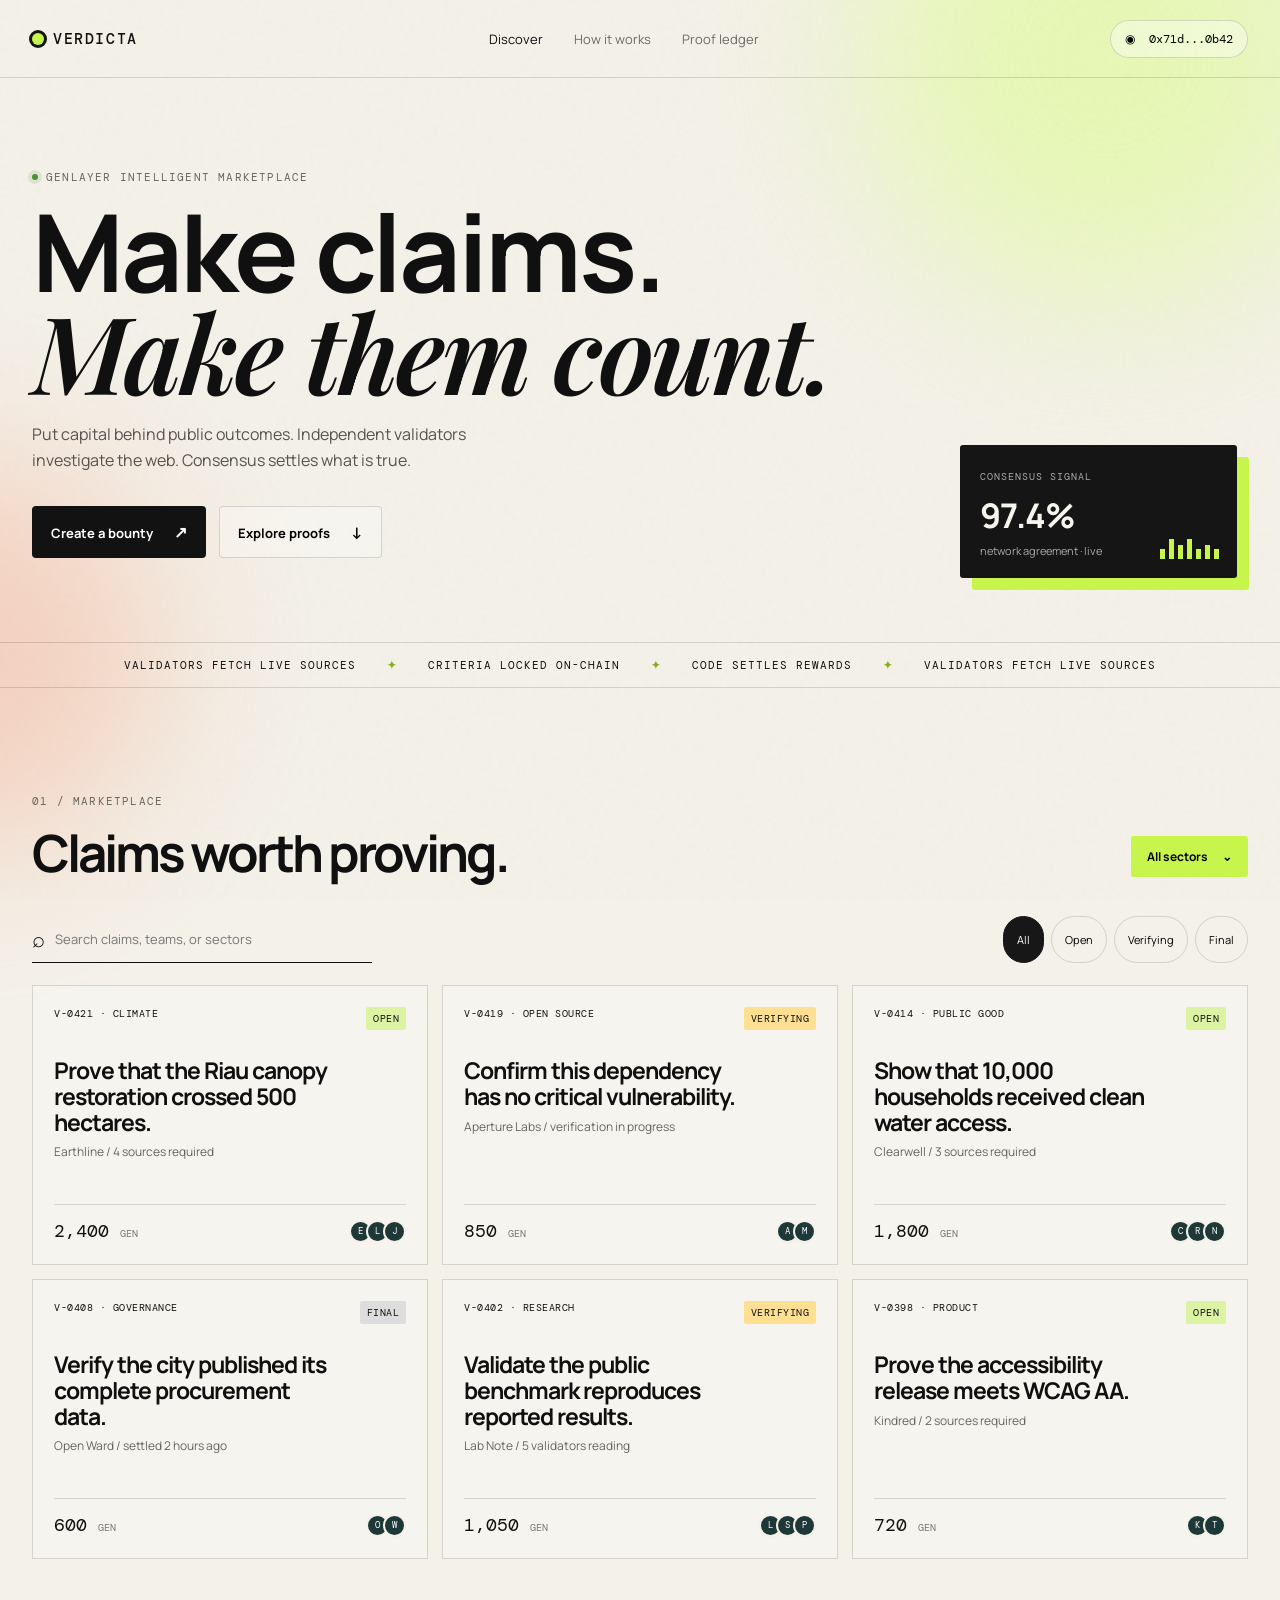
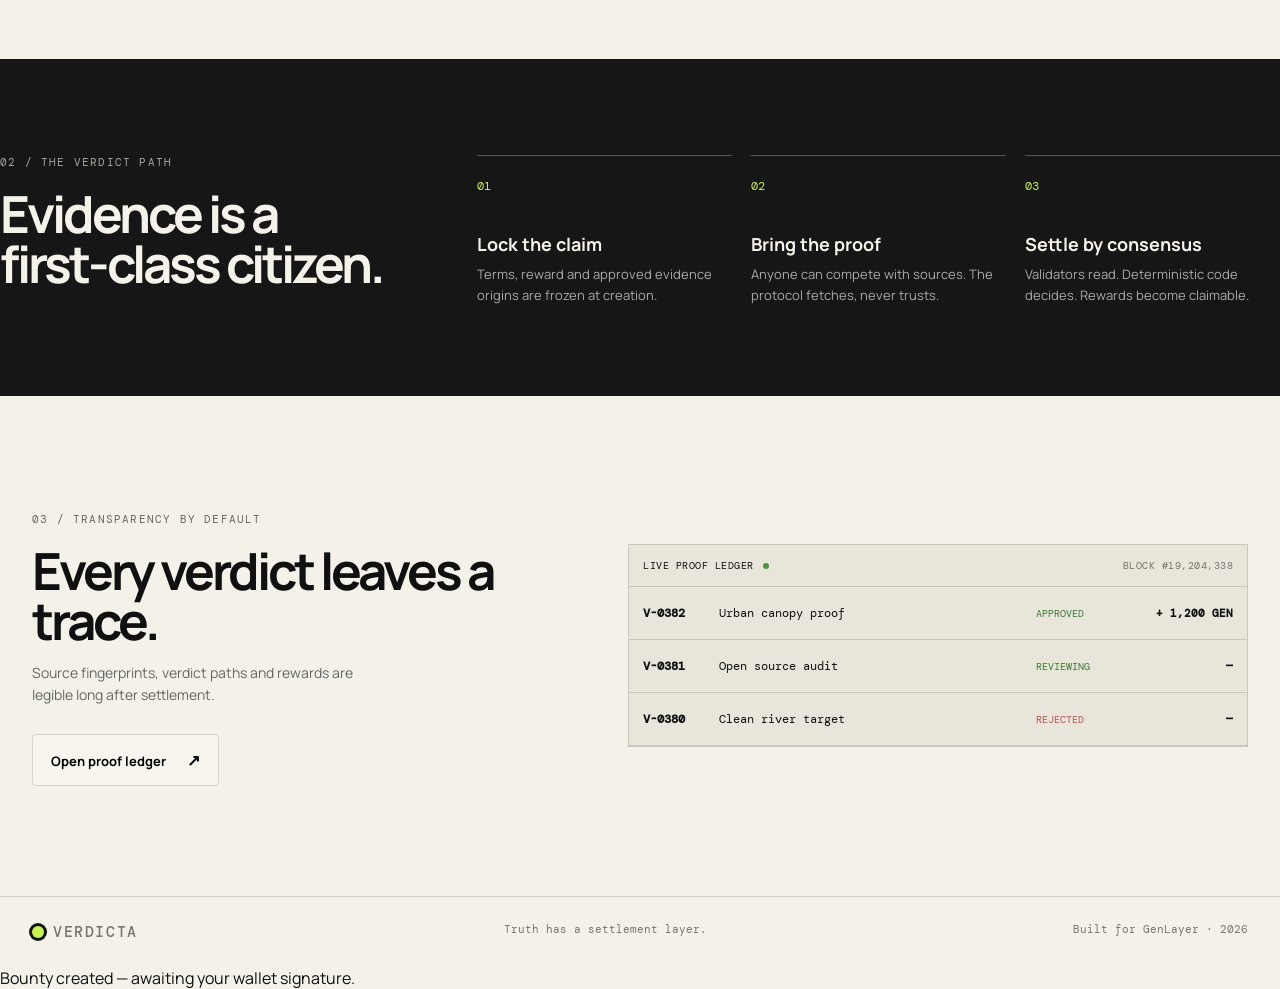
==== web/index.html @ e63de665 "feat: initial Verdicta marketplace prototype" ====
<!doctype html>
<html lang="en">
  <head>
    <meta charset="UTF-8" /><meta name="viewport" content="width=device-width, initial-scale=1.0" />
    <title>Verdicta — Make claims matter</title><link rel="stylesheet" href="styles.css" />
  </head>
  <body>
    <div class="aurora a"></div><div class="aurora b"></div><div class="noise"></div>
    <nav><a class="brand" href="#"><i></i>VERDICTA</a><div class="navlinks"><a class="active" href="#discover">Discover</a><a href="#how">How it works</a><a href="#proof">Proof ledger</a></div><button class="wallet">◉ &nbsp;0x71d...0b42</button></nav>
    <main>
      <section class="hero"><div class="eyebrow"><span></span> GENLAYER INTELLIGENT MARKETPLACE</div><h1>Make claims.<br><em>Make them count.</em></h1><p>Put capital behind public outcomes. Independent validators investigate the web. Consensus settles what is true.</p><div class="hero-actions"><button class="primary" id="openCreate">Create a bounty <b>↗</b></button><button class="ghost" id="scrollDiscover">Explore proofs <b>↓</b></button></div><div class="signal-card"><div><small>CONSENSUS SIGNAL</small><strong>97.4%</strong><span>network agreement · live</span></div><div class="signal-lines"><i></i><i></i><i></i><i></i><i></i><i></i><i></i></div></div></section>
      <section class="ticker"><span>VALIDATORS FETCH LIVE SOURCES</span><b>✦</b><span>CRITERIA LOCKED ON-CHAIN</span><b>✦</b><span>CODE SETTLES REWARDS</span><b>✦</b><span>VALIDATORS FETCH LIVE SOURCES</span></section>
      <section class="market" id="discover"><div class="section-head"><div><span class="index">01 / MARKETPLACE</span><h2>Claims worth proving.</h2></div><button class="filter" id="filterButton">All sectors <span>⌄</span></button></div><div class="market-tools"><div class="search"><span>⌕</span><input id="search" placeholder="Search claims, teams, or sectors" /></div><div class="tabs" id="tabs"><button class="selected" data-filter="all">All</button><button data-filter="open">Open</button><button data-filter="verifying">Verifying</button><button data-filter="final">Final</button></div></div><div class="cards" id="cards"></div></section>
      <section class="process" id="how"><div><span class="index">02 / THE VERDICT PATH</span><h2>Evidence is a<br>first-class citizen.</h2></div><div class="steps"><article><b>01</b><h3>Lock the claim</h3><p>Terms, reward and approved evidence origins are frozen at creation.</p></article><article><b>02</b><h3>Bring the proof</h3><p>Anyone can compete with sources. The protocol fetches, never trusts.</p></article><article><b>03</b><h3>Settle by consensus</h3><p>Validators read. Deterministic code decides. Rewards become claimable.</p></article></div></section>
      <section class="proof" id="proof"><div class="proof-copy"><span class="index">03 / TRANSPARENCY BY DEFAULT</span><h2>Every verdict leaves a trace.</h2><p>Source fingerprints, verdict paths and rewards are legible long after settlement.</p><button class="ghost">Open proof ledger <b>↗</b></button></div><div class="ledger"><div class="ledger-top"><span>LIVE PROOF LEDGER</span><i></i><span>BLOCK #19,204,338</span></div><div class="ledger-row"><b>V-0382</b><span>Urban canopy proof</span><em>APPROVED</em><strong>+ 1,200 GEN</strong></div><div class="ledger-row"><b>V-0381</b><span>Open source audit</span><em>REVIEWING</em><strong>—</strong></div><div class="ledger-row"><b>V-0380</b><span>Clean river target</span><em class="red">REJECTED</em><strong>—</strong></div></div></section>
    </main><footer><a class="brand" href="#"><i></i>VERDICTA</a><span>Truth has a settlement layer.</span><span>Built for GenLayer · 2026</span></footer>
    <dialog id="createDialog"><form method="dialog"><button class="close" value="cancel">×</button><span class="index">NEW BOUNTY</span><h2>What should the internet prove?</h2><label>Claim<input placeholder="e.g. This project restored 500 hectares" autofocus /></label><div class="split"><label>Reward<input placeholder="1,000 GEN" /></label><label>Deadline<input type="date" /></label></div><label>Evidence origins<input placeholder="reports.example.org, data.example.org" /></label><button class="primary" id="createBounty" value="default">Lock terms & create <b>↗</b></button><p class="fine">Terms become immutable when a challenger accepts.</p></form></dialog><div class="toast" id="toast">Bounty created — awaiting your wallet signature.</div><script src="app.js"></script>
  </body>
</html>
---- web/styles.css ----
@import url('https://fonts.googleapis.com/css2?family=DM+Mono:wght@400;500&family=Manrope:wght@400;500;600;700;800&family=Playfair+Display:ital,wght@0,600;0,700;1,600;1,700&display=swap');
:root{--ink:#101010;--paper:#f4f1e9;--lime:#c8f54b;--muted:#787770;--line:rgba(16,16,16,.14)}*{box-sizing:border-box}html{scroll-behavior:smooth}body{margin:0;background:var(--paper);color:var(--ink);font-family:Manrope,Arial,sans-serif;overflow-x:hidden}.noise{position:fixed;inset:0;pointer-events:none;opacity:.28;z-index:-1;background-image:url("data:image/svg+xml,%3Csvg viewBox='0 0 180 180' xmlns='http://www.w3.org/2000/svg'%3E%3Cfilter id='n'%3E%3CfeTurbulence type='fractalNoise' baseFrequency='.9' numOctaves='4' stitchTiles='stitch'/%3E%3C/filter%3E%3Crect width='100%25' height='100%25' filter='url(%23n)' opacity='.12'/%3E%3C/svg%3E")}.aurora{position:absolute;z-index:-2;border-radius:50%;filter:blur(85px);opacity:.48}.a{width:490px;height:490px;background:#d9ff7d;top:-190px;right:-70px}.b{width:390px;height:390px;background:#f5ad8f;top:460px;left:-230px}nav{height:78px;display:flex;align-items:center;justify-content:space-between;max-width:1280px;margin:auto;padding:0 32px;border-bottom:1px solid var(--line)}.brand{font-family:'DM Mono';font-size:15px;letter-spacing:1.6px;font-weight:500;color:inherit;text-decoration:none;display:flex;align-items:center;gap:9px}.brand i{width:12px;height:12px;border-radius:50%;background:var(--lime);box-shadow:0 0 0 3px #151515}.navlinks{display:flex;gap:31px}.navlinks a{font-size:13px;text-decoration:none;color:#6c6b65}.navlinks .active{color:var(--ink)}button{font:inherit;cursor:pointer}.wallet{border:1px solid var(--line);background:rgba(255,255,255,.38);border-radius:99px;padding:10px 14px;font:12px 'DM Mono'}main{max-width:1280px;margin:auto}.hero{min-height:564px;padding:92px 32px 72px;position:relative}.eyebrow,.index{font:11px 'DM Mono';letter-spacing:1.2px;color:#67665e}.eyebrow{display:flex;align-items:center;gap:8px}.eyebrow span{width:6px;height:6px;border-radius:99px;background:#499432;box-shadow:0 0 0 4px rgba(73,148,50,.13)}h1,h2{letter-spacing:-3px;margin:17px 0;font-weight:700}h1{font-size:clamp(54px,8.4vw,110px);line-height:.93;max-width:840px}h1 em{font-family:'Playfair Display';font-weight:600}h2{font-size:clamp(34px,4vw,55px);line-height:.98}.hero p{max-width:465px;line-height:1.65;color:#55534d;font-size:16px}.hero-actions{display:flex;gap:13px;margin-top:32px}.primary{border:0;background:#121212;color:white;padding:15px 19px;border-radius:4px;font-size:13px;font-weight:700;transition:.2s}.primary:hover{transform:translateY(-2px);background:#292929}.primary b,.ghost b{margin-left:18px;font-size:16px}.ghost{border:1px solid var(--line);background:rgba(255,255,255,.25);padding:14px 18px;border-radius:4px;font-size:13px;font-weight:700}.signal-card{position:absolute;right:43px;bottom:64px;width:277px;background:#151515;color:#f6f4ed;padding:18px 20px;border-radius:3px;box-shadow:12px 12px 0 var(--lime)}.signal-card small{font:10px 'DM Mono';letter-spacing:1px;color:#aaa}.signal-card strong{font-size:34px;display:block;letter-spacing:-1px;margin-top:7px}.signal-card span{font-size:11px;color:#aaa}.signal-lines{height:23px;display:flex;align-items:end;gap:4px;position:absolute;right:18px;bottom:19px}.signal-lines i{width:5px;background:var(--lime);height:var(--h,10px)}.signal-lines i:nth-child(2n){height:20px}.signal-lines i:nth-child(3n){height:14px}.ticker{border-top:1px solid var(--line);border-bottom:1px solid var(--line);padding:15px 0;white-space:nowrap;overflow:hidden;display:flex;gap:31px;justify-content:center;font:11px 'DM Mono';letter-spacing:1px}.ticker b{color:#88af1c}.market{padding:100px 32px}.section-head{display:flex;justify-content:space-between;align-items:end}.section-head h2{margin-bottom:0}.filter{border:0;background:var(--lime);padding:12px 16px;border-radius:3px;font-weight:700;font-size:12px}.filter span{margin-left:12px}.market-tools{margin:39px 0 22px;display:flex;justify-content:space-between;gap:22px}.search{border-bottom:1px solid var(--ink);width:340px;padding:8px 0;display:flex;gap:8px}.search span{font-size:22px}.search input{border:0;outline:0;background:transparent;width:100%;font:13px Manrope}.tabs{display:flex;gap:7px}.tabs button{background:transparent;border:1px solid var(--line);border-radius:99px;padding:8px 13px;font-size:11px}.tabs .selected{border-color:#171717;background:#171717;color:white}.cards{display:grid;grid-template-columns:repeat(3,1fr);gap:14px}.card{border:1px solid var(--line);padding:21px;min-height:280px;background:rgba(255,255,255,.22);position:relative;display:flex;flex-direction:column;transition:.25s}.card:hover{transform:translateY(-5px);border-color:#555;box-shadow:7px 8px 0 #dfe3c6}.card-top{display:flex;justify-content:space-between;font:10px 'DM Mono';letter-spacing:.5px}.tag{padding:5px 7px;background:#dcf3a3;border-radius:2px}.tag.verifying{background:#ffe092}.tag.final{background:#ddd}.card h3{font-size:23px;letter-spacing:-1px;line-height:1.12;margin:28px 0 8px;max-width:290px}.card p{font-size:12px;color:#66645d;margin:0}.card-bottom{margin-top:auto;border-top:1px solid var(--line);padding-top:14px;display:flex;align-items:center;justify-content:space-between}.reward{font:18px 'DM Mono'}.reward small{font-size:10px;color:#777}.avatars{display:flex}.avatars i{display:grid;place-items:center;width:23px;height:23px;border:2px solid var(--paper);border-radius:99px;background:#1d3836;color:white;font:9px 'DM Mono';margin-left:-6px}.process{padding:90px 32px;background:#161616;color:#f5f2e9;display:grid;grid-template-columns:1.05fr 1.95fr;gap:45px;margin:0 -32px;padding-left:max(32px,calc((100vw - 1280px)/2 + 32px));padding-right:max(32px,calc((100vw - 1280px)/2 + 32px))}.process .index{color:#a6a69e}.steps{display:grid;grid-template-columns:repeat(3,1fr);gap:19px;align-items:end}.steps article{border-top:1px solid #555;padding-top:17px}.steps b{font:12px 'DM Mono';color:var(--lime)}.steps h3{font-size:18px;margin:37px 0 8px}.steps p{color:#aaa;font-size:13px;line-height:1.6;margin:0}.proof{padding:110px 32px;display:grid;grid-template-columns:1fr 1.2fr;gap:80px;align-items:center}.proof-copy p{max-width:360px;color:#666;line-height:1.6;font-size:14px;margin-bottom:27px}.ledger{border:1px solid var(--line);font:12px 'DM Mono';background:#e8e5db}.ledger-top{padding:14px;border-bottom:1px solid var(--line);font-size:10px;letter-spacing:.5px;display:flex;gap:9px;align-items:center}.ledger-top i{width:6px;height:6px;border-radius:99px;background:#4a9735}.ledger-top span:last-child{margin-left:auto;color:#74736d}.ledger-row{display:grid;grid-template-columns:76px 1fr 92px 105px;padding:18px 14px;border-bottom:1px solid var(--line);align-items:center}.ledger-row em{font-style:normal;color:#397b31;font-size:10px}.ledger-row .red{color:#b3554c}.ledger-row strong{text-align:right;font-size:11px}footer{max-width:1280px;margin:auto;border-top:1px solid var(--line);padding:25px 32px;display:flex;justify-content:space-between;color:#76756e;font:11px 'DM Mono'}dialog{border:0;padding:0;background:transparent;width:min(500px,calc(100% - 28px)}dialog::backdrop{background:rgba(10,10,10,.56);backdrop-filter:blur(4px)}dialog form{position:relative;background:var(--paper);padding:36px;box-shadow:10px 11px 0 var(--lime)}dialog h2{font-size:37px;margin:13px 0 29px}.close{position:absolute;right:16px;top:13px;border:0;background:transparent;font-size:28px}label{font:11px 'DM Mono';display:block;margin:17px 0 0;color:#5e5d55}input{display:block;width:100%;border:0;border-bottom:1px solid #555;background:transparent;padding:9px 0 8px;margin-top:6px;font:14px Manrope;outline:0}.split{display:grid;grid-template-columns:1fr 1fr;gap:20px}.split input{min-width:0}.createDialog{}.fine{font-size:10px;color:#777;line-height:1.5}.toast{position:fixed;bottom:24px;left:50%;transform:translate(-50%,90px);background:#171717;color:#fff;padding:14px 17px;border-radius:3px;font-size:12px;transition:.3s;box-shadow:4px 4px 0 var(--lime)}.toast.show{transform:translate(-50%,0)}@media(max-width:740px){nav{padding:0 18px}.navlinks{display:none}.wallet{font-size:10px}.hero{padding:70px 20px 190px}.signal-card{left:20px;right:auto;bottom:57px;width:calc(100% - 49px)}.ticker{justify-content:start}.market,.proof{padding:70px 20px}.market-tools,.section-head{align-items:start;flex-direction:column}.search{width:100%}.cards,.process,.proof{grid-template-columns:1fr}.cards{gap:12px}.process{margin:0 -20px;padding:70px 20px}.steps{gap:36px}.proof{gap:33px}.ledger-row{grid-template-columns:58px 1fr 75px}.ledger-row strong{display:none}footer{padding:20px;gap:12px;flex-wrap:wrap}footer span:last-child{display:none}h1{letter-spacing:-2px}}
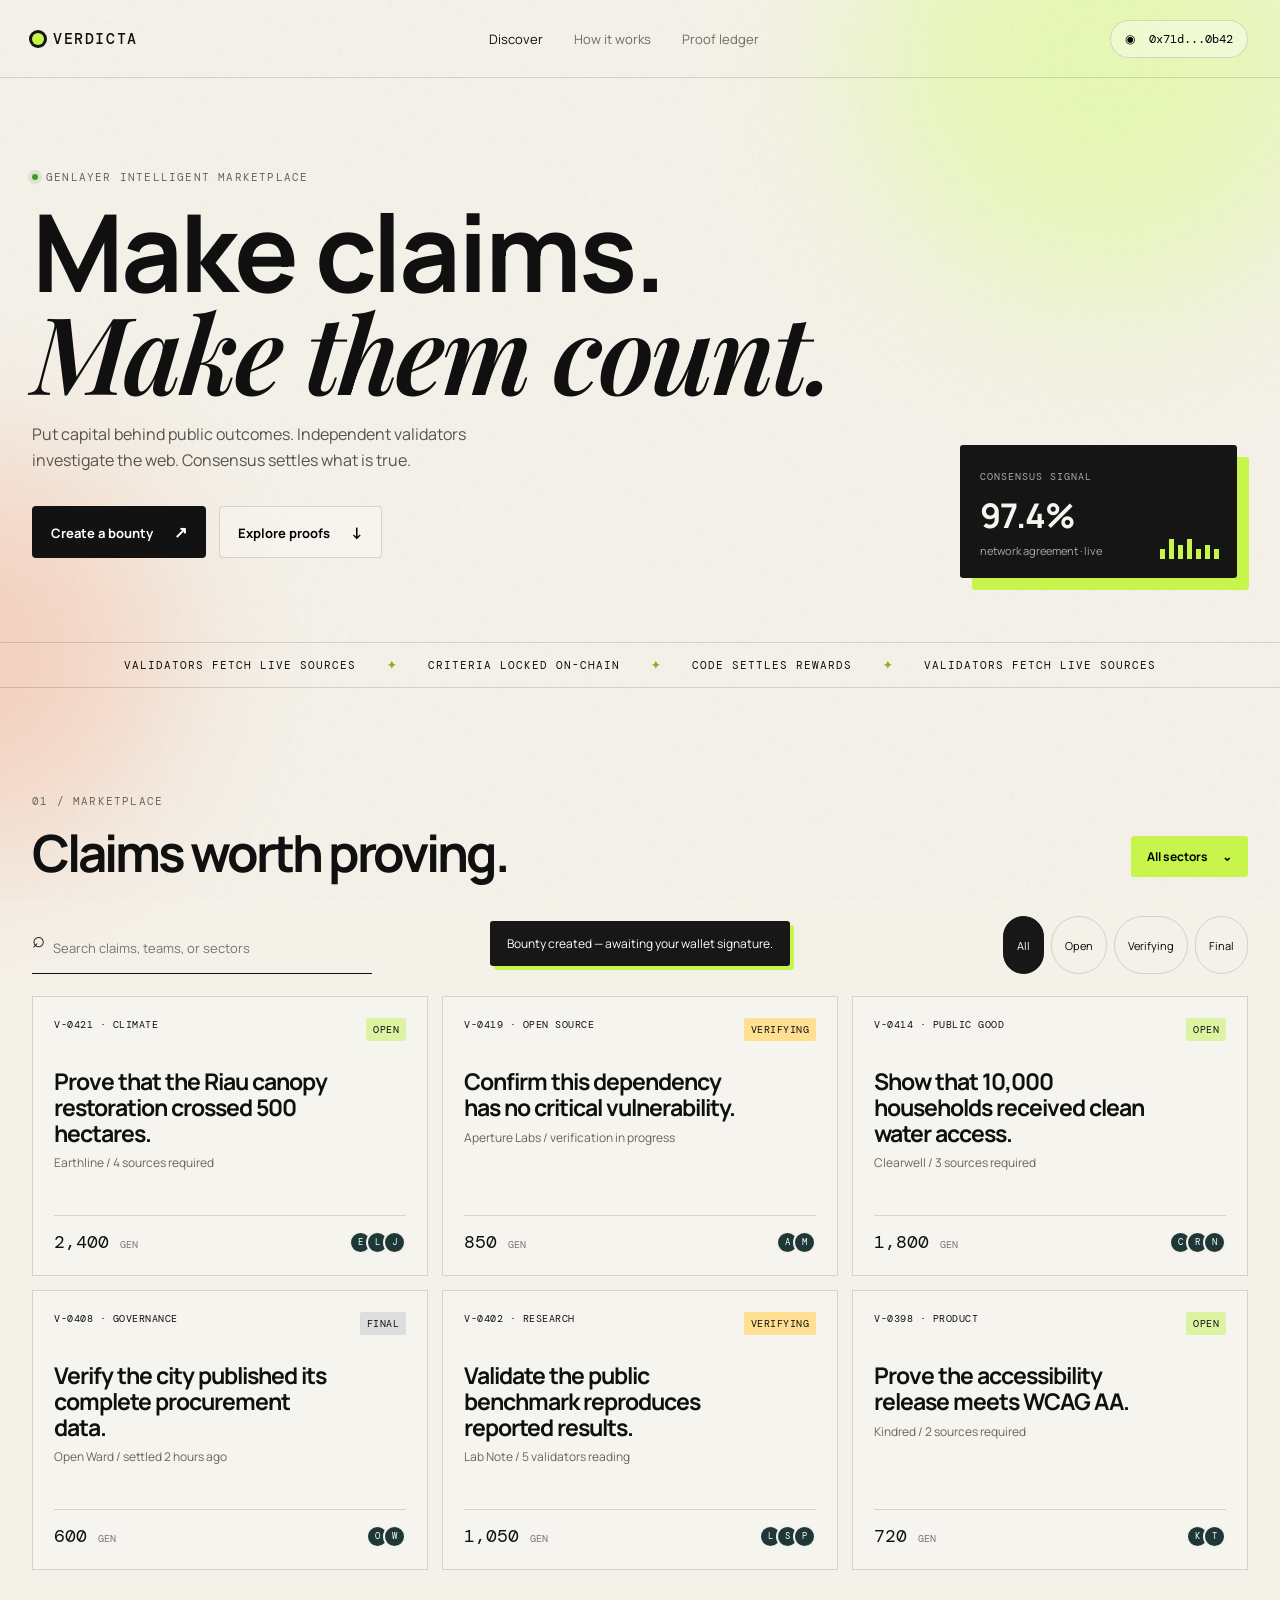
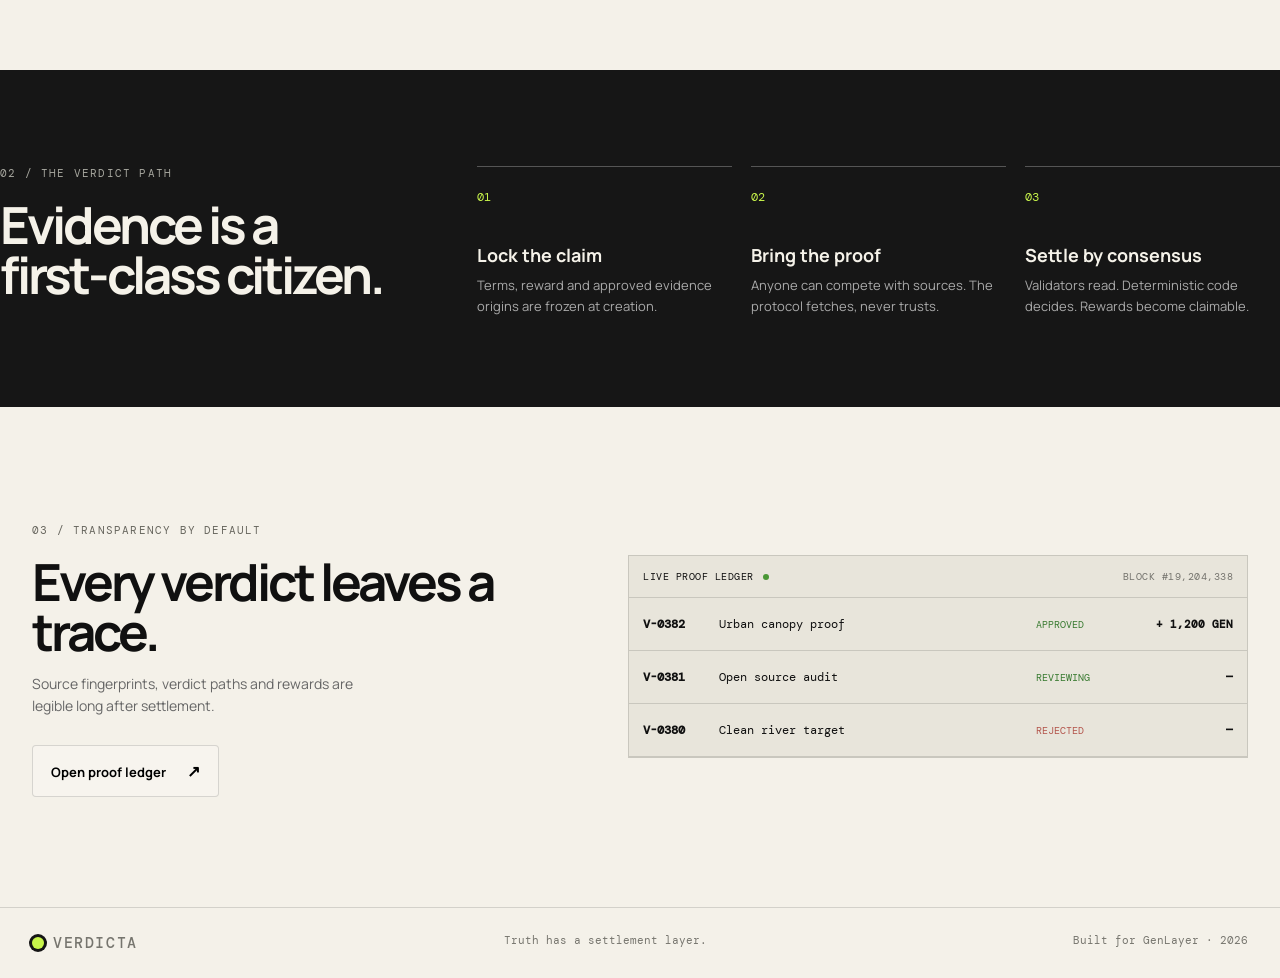
==== commit a7fda5b1: "fix: harden dashboard styles and rebrand to Proofloom" ====
--- a/web/index.html
+++ b/web/index.html
@@ -2,7 +2,7 @@
 <html lang="en">
   <head>
     <meta charset="UTF-8" /><meta name="viewport" content="width=device-width, initial-scale=1.0" />
-    <title>Verdicta — Make claims matter</title><link rel="stylesheet" href="styles.css" />
+    <title>Proofloom — Make claims matter</title><link rel="stylesheet" href="styles.css" />
   </head>
   <body>
     <div class="aurora a"></div><div class="aurora b"></div><div class="noise"></div>
--- a/web/styles.css
+++ b/web/styles.css
@@ -1,2 +1,2 @@
 @import url('https://fonts.googleapis.com/css2?family=DM+Mono:wght@400;500&family=Manrope:wght@400;500;600;700;800&family=Playfair+Display:ital,wght@0,600;0,700;1,600;1,700&display=swap');
-:root{--ink:#101010;--paper:#f4f1e9;--lime:#c8f54b;--muted:#787770;--line:rgba(16,16,16,.14)}*{box-sizing:border-box}html{scroll-behavior:smooth}body{margin:0;background:var(--paper);color:var(--ink);font-family:Manrope,Arial,sans-serif;overflow-x:hidden}.noise{position:fixed;inset:0;pointer-events:none;opacity:.28;z-index:-1;background-image:url("data:image/svg+xml,%3Csvg viewBox='0 0 180 180' xmlns='http://www.w3.org/2000/svg'%3E%3Cfilter id='n'%3E%3CfeTurbulence type='fractalNoise' baseFrequency='.9' numOctaves='4' stitchTiles='stitch'/%3E%3C/filter%3E%3Crect width='100%25' height='100%25' filter='url(%23n)' opacity='.12'/%3E%3C/svg%3E")}.aurora{position:absolute;z-index:-2;border-radius:50%;filter:blur(85px);opacity:.48}.a{width:490px;height:490px;background:#d9ff7d;top:-190px;right:-70px}.b{width:390px;height:390px;background:#f5ad8f;top:460px;left:-230px}nav{height:78px;display:flex;align-items:center;justify-content:space-between;max-width:1280px;margin:auto;padding:0 32px;border-bottom:1px solid var(--line)}.brand{font-family:'DM Mono';font-size:15px;letter-spacing:1.6px;font-weight:500;color:inherit;text-decoration:none;display:flex;align-items:center;gap:9px}.brand i{width:12px;height:12px;border-radius:50%;background:var(--lime);box-shadow:0 0 0 3px #151515}.navlinks{display:flex;gap:31px}.navlinks a{font-size:13px;text-decoration:none;color:#6c6b65}.navlinks .active{color:var(--ink)}button{font:inherit;cursor:pointer}.wallet{border:1px solid var(--line);background:rgba(255,255,255,.38);border-radius:99px;padding:10px 14px;font:12px 'DM Mono'}main{max-width:1280px;margin:auto}.hero{min-height:564px;padding:92px 32px 72px;position:relative}.eyebrow,.index{font:11px 'DM Mono';letter-spacing:1.2px;color:#67665e}.eyebrow{display:flex;align-items:center;gap:8px}.eyebrow span{width:6px;height:6px;border-radius:99px;background:#499432;box-shadow:0 0 0 4px rgba(73,148,50,.13)}h1,h2{letter-spacing:-3px;margin:17px 0;font-weight:700}h1{font-size:clamp(54px,8.4vw,110px);line-height:.93;max-width:840px}h1 em{font-family:'Playfair Display';font-weight:600}h2{font-size:clamp(34px,4vw,55px);line-height:.98}.hero p{max-width:465px;line-height:1.65;color:#55534d;font-size:16px}.hero-actions{display:flex;gap:13px;margin-top:32px}.primary{border:0;background:#121212;color:white;padding:15px 19px;border-radius:4px;font-size:13px;font-weight:700;transition:.2s}.primary:hover{transform:translateY(-2px);background:#292929}.primary b,.ghost b{margin-left:18px;font-size:16px}.ghost{border:1px solid var(--line);background:rgba(255,255,255,.25);padding:14px 18px;border-radius:4px;font-size:13px;font-weight:700}.signal-card{position:absolute;right:43px;bottom:64px;width:277px;background:#151515;color:#f6f4ed;padding:18px 20px;border-radius:3px;box-shadow:12px 12px 0 var(--lime)}.signal-card small{font:10px 'DM Mono';letter-spacing:1px;color:#aaa}.signal-card strong{font-size:34px;display:block;letter-spacing:-1px;margin-top:7px}.signal-card span{font-size:11px;color:#aaa}.signal-lines{height:23px;display:flex;align-items:end;gap:4px;position:absolute;right:18px;bottom:19px}.signal-lines i{width:5px;background:var(--lime);height:var(--h,10px)}.signal-lines i:nth-child(2n){height:20px}.signal-lines i:nth-child(3n){height:14px}.ticker{border-top:1px solid var(--line);border-bottom:1px solid var(--line);padding:15px 0;white-space:nowrap;overflow:hidden;display:flex;gap:31px;justify-content:center;font:11px 'DM Mono';letter-spacing:1px}.ticker b{color:#88af1c}.market{padding:100px 32px}.section-head{display:flex;justify-content:space-between;align-items:end}.section-head h2{margin-bottom:0}.filter{border:0;background:var(--lime);padding:12px 16px;border-radius:3px;font-weight:700;font-size:12px}.filter span{margin-left:12px}.market-tools{margin:39px 0 22px;display:flex;justify-content:space-between;gap:22px}.search{border-bottom:1px solid var(--ink);width:340px;padding:8px 0;display:flex;gap:8px}.search span{font-size:22px}.search input{border:0;outline:0;background:transparent;width:100%;font:13px Manrope}.tabs{display:flex;gap:7px}.tabs button{background:transparent;border:1px solid var(--line);border-radius:99px;padding:8px 13px;font-size:11px}.tabs .selected{border-color:#171717;background:#171717;color:white}.cards{display:grid;grid-template-columns:repeat(3,1fr);gap:14px}.card{border:1px solid var(--line);padding:21px;min-height:280px;background:rgba(255,255,255,.22);position:relative;display:flex;flex-direction:column;transition:.25s}.card:hover{transform:translateY(-5px);border-color:#555;box-shadow:7px 8px 0 #dfe3c6}.card-top{display:flex;justify-content:space-between;font:10px 'DM Mono';letter-spacing:.5px}.tag{padding:5px 7px;background:#dcf3a3;border-radius:2px}.tag.verifying{background:#ffe092}.tag.final{background:#ddd}.card h3{font-size:23px;letter-spacing:-1px;line-height:1.12;margin:28px 0 8px;max-width:290px}.card p{font-size:12px;color:#66645d;margin:0}.card-bottom{margin-top:auto;border-top:1px solid var(--line);padding-top:14px;display:flex;align-items:center;justify-content:space-between}.reward{font:18px 'DM Mono'}.reward small{font-size:10px;color:#777}.avatars{display:flex}.avatars i{display:grid;place-items:center;width:23px;height:23px;border:2px solid var(--paper);border-radius:99px;background:#1d3836;color:white;font:9px 'DM Mono';margin-left:-6px}.process{padding:90px 32px;background:#161616;color:#f5f2e9;display:grid;grid-template-columns:1.05fr 1.95fr;gap:45px;margin:0 -32px;padding-left:max(32px,calc((100vw - 1280px)/2 + 32px));padding-right:max(32px,calc((100vw - 1280px)/2 + 32px))}.process .index{color:#a6a69e}.steps{display:grid;grid-template-columns:repeat(3,1fr);gap:19px;align-items:end}.steps article{border-top:1px solid #555;padding-top:17px}.steps b{font:12px 'DM Mono';color:var(--lime)}.steps h3{font-size:18px;margin:37px 0 8px}.steps p{color:#aaa;font-size:13px;line-height:1.6;margin:0}.proof{padding:110px 32px;display:grid;grid-template-columns:1fr 1.2fr;gap:80px;align-items:center}.proof-copy p{max-width:360px;color:#666;line-height:1.6;font-size:14px;margin-bottom:27px}.ledger{border:1px solid var(--line);font:12px 'DM Mono';background:#e8e5db}.ledger-top{padding:14px;border-bottom:1px solid var(--line);font-size:10px;letter-spacing:.5px;display:flex;gap:9px;align-items:center}.ledger-top i{width:6px;height:6px;border-radius:99px;background:#4a9735}.ledger-top span:last-child{margin-left:auto;color:#74736d}.ledger-row{display:grid;grid-template-columns:76px 1fr 92px 105px;padding:18px 14px;border-bottom:1px solid var(--line);align-items:center}.ledger-row em{font-style:normal;color:#397b31;font-size:10px}.ledger-row .red{color:#b3554c}.ledger-row strong{text-align:right;font-size:11px}footer{max-width:1280px;margin:auto;border-top:1px solid var(--line);padding:25px 32px;display:flex;justify-content:space-between;color:#76756e;font:11px 'DM Mono'}dialog{border:0;padding:0;background:transparent;width:min(500px,calc(100% - 28px)}dialog::backdrop{background:rgba(10,10,10,.56);backdrop-filter:blur(4px)}dialog form{position:relative;background:var(--paper);padding:36px;box-shadow:10px 11px 0 var(--lime)}dialog h2{font-size:37px;margin:13px 0 29px}.close{position:absolute;right:16px;top:13px;border:0;background:transparent;font-size:28px}label{font:11px 'DM Mono';display:block;margin:17px 0 0;color:#5e5d55}input{display:block;width:100%;border:0;border-bottom:1px solid #555;background:transparent;padding:9px 0 8px;margin-top:6px;font:14px Manrope;outline:0}.split{display:grid;grid-template-columns:1fr 1fr;gap:20px}.split input{min-width:0}.createDialog{}.fine{font-size:10px;color:#777;line-height:1.5}.toast{position:fixed;bottom:24px;left:50%;transform:translate(-50%,90px);background:#171717;color:#fff;padding:14px 17px;border-radius:3px;font-size:12px;transition:.3s;box-shadow:4px 4px 0 var(--lime)}.toast.show{transform:translate(-50%,0)}@media(max-width:740px){nav{padding:0 18px}.navlinks{display:none}.wallet{font-size:10px}.hero{padding:70px 20px 190px}.signal-card{left:20px;right:auto;bottom:57px;width:calc(100% - 49px)}.ticker{justify-content:start}.market,.proof{padding:70px 20px}.market-tools,.section-head{align-items:start;flex-direction:column}.search{width:100%}.cards,.process,.proof{grid-template-columns:1fr}.cards{gap:12px}.process{margin:0 -20px;padding:70px 20px}.steps{gap:36px}.proof{gap:33px}.ledger-row{grid-template-columns:58px 1fr 75px}.ledger-row strong{display:none}footer{padding:20px;gap:12px;flex-wrap:wrap}footer span:last-child{display:none}h1{letter-spacing:-2px}}
+:root{--ink:#101010;--paper:#f4f1e9;--lime:#c8f54b;--muted:#787770;--line:rgba(16,16,16,.14)}*{box-sizing:border-box}html{scroll-behavior:smooth}body{margin:0;background:var(--paper);color:var(--ink);font-family:Manrope,Arial,sans-serif;overflow-x:hidden}.noise{position:fixed;inset:0;pointer-events:none;opacity:.28;z-index:-1;background-image:url("data:image/svg+xml,%3Csvg viewBox='0 0 180 180' xmlns='http://www.w3.org/2000/svg'%3E%3Cfilter id='n'%3E%3CfeTurbulence type='fractalNoise' baseFrequency='.9' numOctaves='4' stitchTiles='stitch'/%3E%3C/filter%3E%3Crect width='100%25' height='100%25' filter='url(%23n)' opacity='.12'/%3E%3C/svg%3E")}.aurora{position:absolute;z-index:-2;border-radius:50%;filter:blur(85px);opacity:.48}.a{width:490px;height:490px;background:#d9ff7d;top:-190px;right:-70px}.b{width:390px;height:390px;background:#f5ad8f;top:460px;left:-230px}nav{height:78px;display:flex;align-items:center;justify-content:space-between;max-width:1280px;margin:auto;padding:0 32px;border-bottom:1px solid var(--line)}.brand{font-family:'DM Mono';font-size:15px;letter-spacing:1.6px;font-weight:500;color:inherit;text-decoration:none;display:flex;align-items:center;gap:9px}.brand i{width:12px;height:12px;border-radius:50%;background:var(--lime);box-shadow:0 0 0 3px #151515}.navlinks{display:flex;gap:31px}.navlinks a{font-size:13px;text-decoration:none;color:#6c6b65}.navlinks .active{color:var(--ink)}button{font:inherit;cursor:pointer}.wallet{border:1px solid var(--line);background:rgba(255,255,255,.38);border-radius:99px;padding:10px 14px;font:12px 'DM Mono'}main{max-width:1280px;margin:auto}.hero{min-height:564px;padding:92px 32px 72px;position:relative}.eyebrow,.index{font:11px 'DM Mono';letter-spacing:1.2px;color:#67665e}.eyebrow{display:flex;align-items:center;gap:8px}.eyebrow span{width:6px;height:6px;border-radius:99px;background:#499432;box-shadow:0 0 0 4px rgba(73,148,50,.13)}h1,h2{letter-spacing:-3px;margin:17px 0;font-weight:700}h1{font-size:clamp(54px,8.4vw,110px);line-height:.93;max-width:840px}h1 em{font-family:'Playfair Display';font-weight:600}h2{font-size:clamp(34px,4vw,55px);line-height:.98}.hero p{max-width:465px;line-height:1.65;color:#55534d;font-size:16px}.hero-actions{display:flex;gap:13px;margin-top:32px}.primary{border:0;background:#121212;color:white;padding:15px 19px;border-radius:4px;font-size:13px;font-weight:700;transition:.2s}.primary:hover{transform:translateY(-2px);background:#292929}.primary b,.ghost b{margin-left:18px;font-size:16px}.ghost{border:1px solid var(--line);background:rgba(255,255,255,.25);padding:14px 18px;border-radius:4px;font-size:13px;font-weight:700}.signal-card{position:absolute;right:43px;bottom:64px;width:277px;background:#151515;color:#f6f4ed;padding:18px 20px;border-radius:3px;box-shadow:12px 12px 0 var(--lime)}.signal-card small{font:10px 'DM Mono';letter-spacing:1px;color:#aaa}.signal-card strong{font-size:34px;display:block;letter-spacing:-1px;margin-top:7px}.signal-card span{font-size:11px;color:#aaa}.signal-lines{height:23px;display:flex;align-items:end;gap:4px;position:absolute;right:18px;bottom:19px}.signal-lines i{width:5px;background:var(--lime);height:var(--h,10px)}.signal-lines i:nth-child(2n){height:20px}.signal-lines i:nth-child(3n){height:14px}.ticker{border-top:1px solid var(--line);border-bottom:1px solid var(--line);padding:15px 0;white-space:nowrap;overflow:hidden;display:flex;gap:31px;justify-content:center;font:11px 'DM Mono';letter-spacing:1px}.ticker b{color:#88af1c}.market{padding:100px 32px}.section-head{display:flex;justify-content:space-between;align-items:end}.section-head h2{margin-bottom:0}.filter{border:0;background:var(--lime);padding:12px 16px;border-radius:3px;font-weight:700;font-size:12px}.filter span{margin-left:12px}.market-tools{margin:39px 0 22px;display:flex;justify-content:space-between;gap:22px}.search{border-bottom:1px solid var(--ink);width:340px;padding:8px 0;display:flex;gap:8px}.search span{font-size:22px}.search input{border:0;outline:0;background:transparent;width:100%;font:13px Manrope}.tabs{display:flex;gap:7px}.tabs button{background:transparent;border:1px solid var(--line);border-radius:99px;padding:8px 13px;font-size:11px}.tabs .selected{border-color:#171717;background:#171717;color:white}.cards{display:grid;grid-template-columns:repeat(3,1fr);gap:14px}.card{border:1px solid var(--line);padding:21px;min-height:280px;background:rgba(255,255,255,.22);position:relative;display:flex;flex-direction:column;transition:.25s}.card:hover{transform:translateY(-5px);border-color:#555;box-shadow:7px 8px 0 #dfe3c6}.card-top{display:flex;justify-content:space-between;font:10px 'DM Mono';letter-spacing:.5px}.tag{padding:5px 7px;background:#dcf3a3;border-radius:2px}.tag.verifying{background:#ffe092}.tag.final{background:#ddd}.card h3{font-size:23px;letter-spacing:-1px;line-height:1.12;margin:28px 0 8px;max-width:290px}.card p{font-size:12px;color:#66645d;margin:0}.card-bottom{margin-top:auto;border-top:1px solid var(--line);padding-top:14px;display:flex;align-items:center;justify-content:space-between}.reward{font:18px 'DM Mono'}.reward small{font-size:10px;color:#777}.avatars{display:flex}.avatars i{display:grid;place-items:center;width:23px;height:23px;border:2px solid var(--paper);border-radius:99px;background:#1d3836;color:white;font:9px 'DM Mono';margin-left:-6px}.process{padding:90px 32px;background:#161616;color:#f5f2e9;display:grid;grid-template-columns:1.05fr 1.95fr;gap:45px;margin:0 -32px;padding-left:max(32px,calc((100vw - 1280px)/2 + 32px));padding-right:max(32px,calc((100vw - 1280px)/2 + 32px))}.process .index{color:#a6a69e}.steps{display:grid;grid-template-columns:repeat(3,1fr);gap:19px;align-items:end}.steps article{border-top:1px solid #555;padding-top:17px}.steps b{font:12px 'DM Mono';color:var(--lime)}.steps h3{font-size:18px;margin:37px 0 8px}.steps p{color:#aaa;font-size:13px;line-height:1.6;margin:0}.proof{padding:110px 32px;display:grid;grid-template-columns:1fr 1.2fr;gap:80px;align-items:center}.proof-copy p{max-width:360px;color:#666;line-height:1.6;font-size:14px;margin-bottom:27px}.ledger{border:1px solid var(--line);font:12px 'DM Mono';background:#e8e5db}.ledger-top{padding:14px;border-bottom:1px solid var(--line);font-size:10px;letter-spacing:.5px;display:flex;gap:9px;align-items:center}.ledger-top i{width:6px;height:6px;border-radius:99px;background:#4a9735}.ledger-top span:last-child{margin-left:auto;color:#74736d}.ledger-row{display:grid;grid-template-columns:76px 1fr 92px 105px;padding:18px 14px;border-bottom:1px solid var(--line);align-items:center}.ledger-row em{font-style:normal;color:#397b31;font-size:10px}.ledger-row .red{color:#b3554c}.ledger-row strong{text-align:right;font-size:11px}footer{max-width:1280px;margin:auto;border-top:1px solid var(--line);padding:25px 32px;display:flex;justify-content:space-between;color:#76756e;font:11px 'DM Mono'}dialog{border:0;padding:0;background:transparent;width:min(500px,calc(100% - 28px));max-width:calc(100% - 28px)}dialog::backdrop{background:rgba(10,10,10,.56);backdrop-filter:blur(4px)}dialog form{position:relative;background:var(--paper);padding:36px;box-shadow:10px 11px 0 var(--lime)}dialog h2{font-size:37px;margin:13px 0 29px}.close{position:absolute;right:16px;top:13px;border:0;background:transparent;font-size:28px}label{font:11px 'DM Mono';display:block;margin:17px 0 0;color:#5e5d55}input{display:block;width:100%;border:0;border-bottom:1px solid #555;background:transparent;padding:9px 0 8px;margin-top:6px;font:14px Manrope;outline:0}.split{display:grid;grid-template-columns:1fr 1fr;gap:20px}.split input{min-width:0}.createDialog{}.fine{font-size:10px;color:#777;line-height:1.5}.toast{position:fixed;bottom:24px;left:50%;transform:translate(-50%,90px);background:#171717;color:#fff;padding:14px 17px;border-radius:3px;font-size:12px;transition:.3s;box-shadow:4px 4px 0 var(--lime)}.toast.show{transform:translate(-50%,0)}@media(max-width:740px){nav{padding:0 18px}.navlinks{display:none}.wallet{font-size:10px}.hero{padding:70px 20px 190px}.signal-card{left:20px;right:auto;bottom:57px;width:calc(100% - 49px)}.ticker{justify-content:start}.market,.proof{padding:70px 20px}.market-tools,.section-head{align-items:start;flex-direction:column}.search{width:100%}.cards,.process,.proof{grid-template-columns:1fr}.cards{gap:12px}.process{margin:0 -20px;padding:70px 20px}.steps{gap:36px}.proof{gap:33px}.ledger-row{grid-template-columns:58px 1fr 75px}.ledger-row strong{display:none}footer{padding:20px;gap:12px;flex-wrap:wrap}footer span:last-child{display:none}h1{letter-spacing:-2px}}
